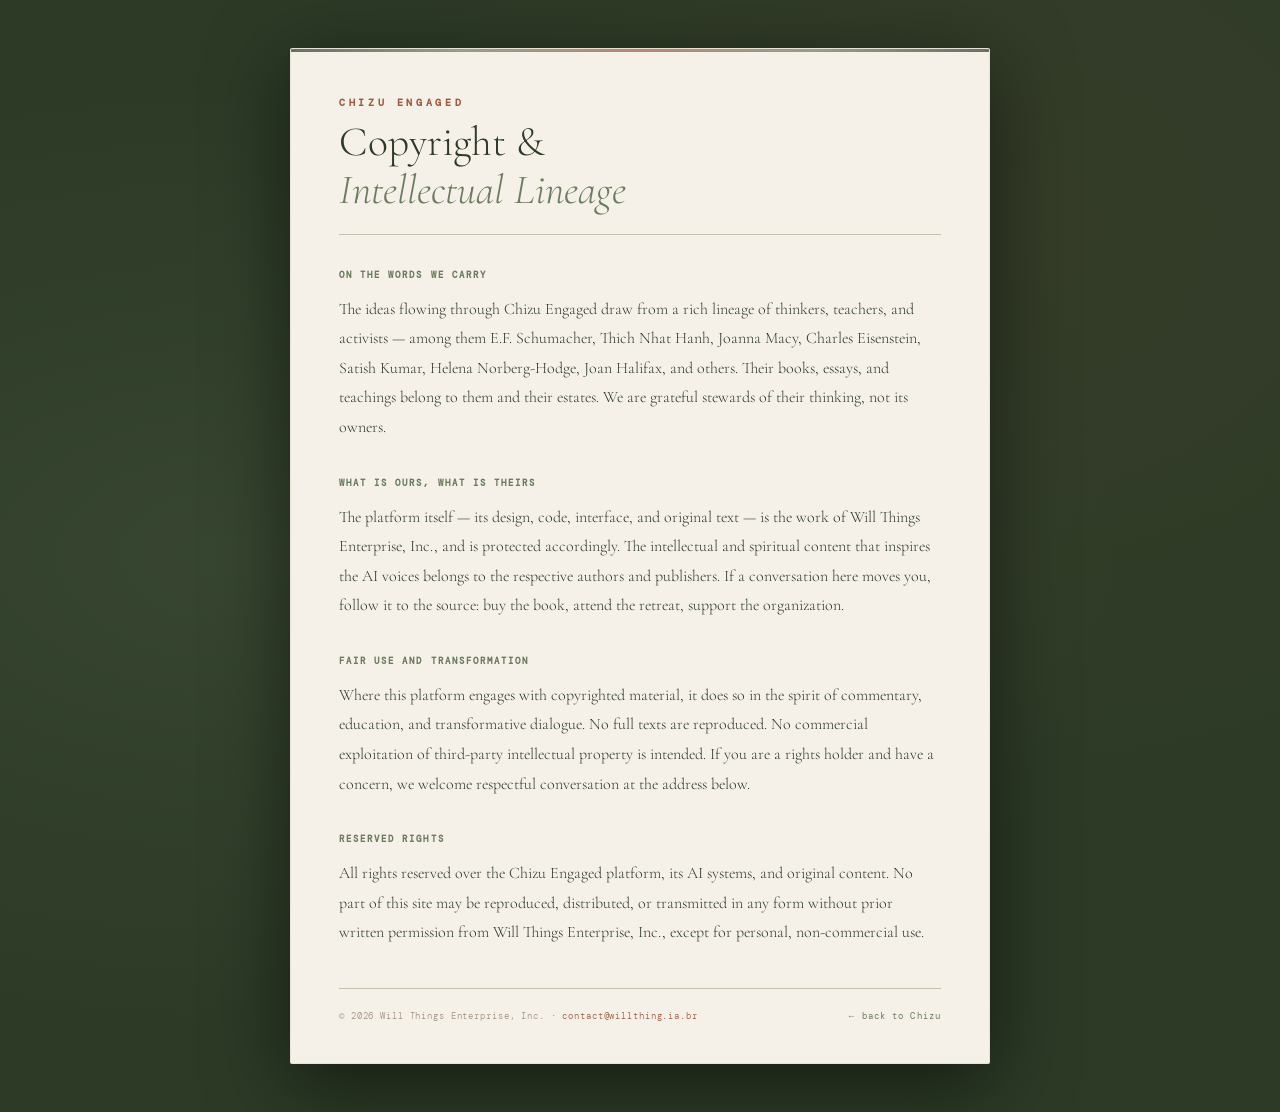
==== static/legal/copyright.html @ 012a733a "Questões legais" ====
<!DOCTYPE html>
<html lang="en">
<head>
    <meta charset="UTF-8">
    <meta name="viewport" content="width=device-width, initial-scale=1.0">
    <title>Copyright · Chizu Engaged</title>
    <link rel="stylesheet" href="/static/legal/legal.css">
</head>
<body>
    <div class="legal-wrap">
        <h1>Chizu Engaged</h1>
        <div class="page-title">Copyright &<br><em>Intellectual Lineage</em></div>

        <h2>On the Words We Carry</h2>
        <p>The ideas flowing through Chizu Engaged draw from a rich lineage of thinkers, teachers, and activists — among them E.F. Schumacher, Thich Nhat Hanh, Joanna Macy, Charles Eisenstein, Satish Kumar, Helena Norberg-Hodge, Joan Halifax, and others. Their books, essays, and teachings belong to them and their estates. We are grateful stewards of their thinking, not its owners.</p>

        <h2>What Is Ours, What Is Theirs</h2>
        <p>The platform itself — its design, code, interface, and original text — is the work of Will Things Enterprise, Inc., and is protected accordingly. The intellectual and spiritual content that inspires the AI voices belongs to the respective authors and publishers. If a conversation here moves you, follow it to the source: buy the book, attend the retreat, support the organization.</p>

        <h2>Fair Use and Transformation</h2>
        <p>Where this platform engages with copyrighted material, it does so in the spirit of commentary, education, and transformative dialogue. No full texts are reproduced. No commercial exploitation of third-party intellectual property is intended. If you are a rights holder and have a concern, we welcome respectful conversation at the address below.</p>

        <h2>Reserved Rights</h2>
        <p>All rights reserved over the Chizu Engaged platform, its AI systems, and original content. No part of this site may be reproduced, distributed, or transmitted in any form without prior written permission from Will Things Enterprise, Inc., except for personal, non-commercial use.</p>

        <div class="legal-footer">
            <p>© 2026 Will Things Enterprise, Inc. · <a href="mailto:contact@willthing.ia.br">contact@willthing.ia.br</a></p>
            <a class="back" href="/">← back to Chizu</a>
        </div>
    </div>
</body>
</html>
---- static/legal/legal.css ----
@import url('https://fonts.googleapis.com/css2?family=Cormorant+Garamond:ital,wght@0,300;0,400;0,600;1,300;1,400&family=DM+Mono:ital,wght@0,300;0,400;1,300&display=swap');

:root {
    --ink:        #2c3a26;
    --paper:      #f5f0e8;
    --mist:       #c8bfae;
    --sage:       #6b7c5e;
    --sage-dark:  #2c3a26;
    --rust:       #9c5a3c;
    --beige-mid:  #ede8de;
    --beige-soft: #f0ebe3;
    --white:      #ffffff;
    --font-serif: 'Cormorant Garamond', Georgia, serif;
    --font-mono:  'DM Mono', 'Courier New', monospace;
}

*, *::before, *::after { box-sizing: border-box; margin: 0; padding: 0; }

body {
    background-color: var(--sage-dark);
    background-image:
        radial-gradient(ellipse at 20% 50%, rgba(107,124,94,0.18) 0%, transparent 60%),
        radial-gradient(ellipse at 80% 20%, rgba(156,90,60,0.08) 0%, transparent 50%);
    font-family: var(--font-serif);
    color: var(--ink);
    min-height: 100vh;
    padding: 3rem 2rem;
    line-height: 1.8;
}

.legal-wrap {
    position: relative;
    max-width: 700px;
    margin: 0 auto;
    background: var(--paper);
    border: 0.5px solid rgba(200,191,174,0.3);
    border-radius: 2px;
    box-shadow:
        0 0 0 1px rgba(44,58,38,0.08),
        0 20px 80px rgba(0,0,0,0.5),
        inset 0 1px 0 rgba(255,255,255,0.6);
    overflow: hidden;
    padding: 2.8rem 3rem 2.4rem;
}

.legal-wrap::before {
    content: '';
    position: absolute;
    top: 0; left: 0; right: 0;
    height: 3px;
    background: linear-gradient(90deg, var(--sage-dark), var(--sage), var(--rust), var(--sage), var(--sage-dark));
    opacity: 0.7;
}

h1 {
    font-family: var(--font-mono);
    font-size: 0.65rem;
    letter-spacing: 0.35em;
    color: var(--rust);
    text-transform: uppercase;
    margin-bottom: 0.4rem;
}

h1 + h2 {
    margin-top: 0 !important;
}

.page-title {
    font-family: var(--font-serif);
    font-size: clamp(1.8rem, 4vw, 2.6rem);
    font-weight: 300;
    line-height: 1.15;
    color: var(--ink);
    margin-bottom: 1.8rem;
    padding-bottom: 1.2rem;
    border-bottom: 0.5px solid var(--mist);
}

.page-title em {
    font-style: italic;
    color: var(--sage);
}

h2 {
    font-family: var(--font-mono);
    font-size: 0.58rem;
    color: var(--sage);
    letter-spacing: 0.22em;
    text-transform: uppercase;
    margin-top: 2rem;
    margin-bottom: 0.7rem;
}

p {
    font-family: var(--font-serif);
    font-size: 1rem;
    color: var(--ink);
    margin-bottom: 1rem;
    line-height: 1.85;
    font-weight: 300;
}

a {
    color: var(--rust);
    text-decoration: none;
    transition: color 0.2s;
}
a:hover {
    color: var(--ink);
    text-decoration: underline;
}

.legal-footer {
    margin-top: 2.5rem;
    padding-top: 1.2rem;
    border-top: 0.5px solid var(--mist);
    display: flex;
    align-items: center;
    justify-content: space-between;
    flex-wrap: wrap;
    gap: 0.5rem;
}

.legal-footer p {
    font-family: var(--font-mono);
    font-size: 0.55rem;
    letter-spacing: 0.1em;
    color: #a09080;
    margin: 0;
}

.back {
    display: inline-block;
    font-family: var(--font-mono);
    font-size: 0.58rem;
    letter-spacing: 0.12em;
    color: var(--sage);
    transition: color 0.2s;
}
.back:hover {
    color: var(--ink);
    text-decoration: none;
}

@media (max-width: 600px) {
    body { padding: 1.5rem 1rem; }
    .legal-wrap { padding: 1.8rem 1.4rem; }
    .legal-footer { flex-direction: column; align-items: flex-start; }
}
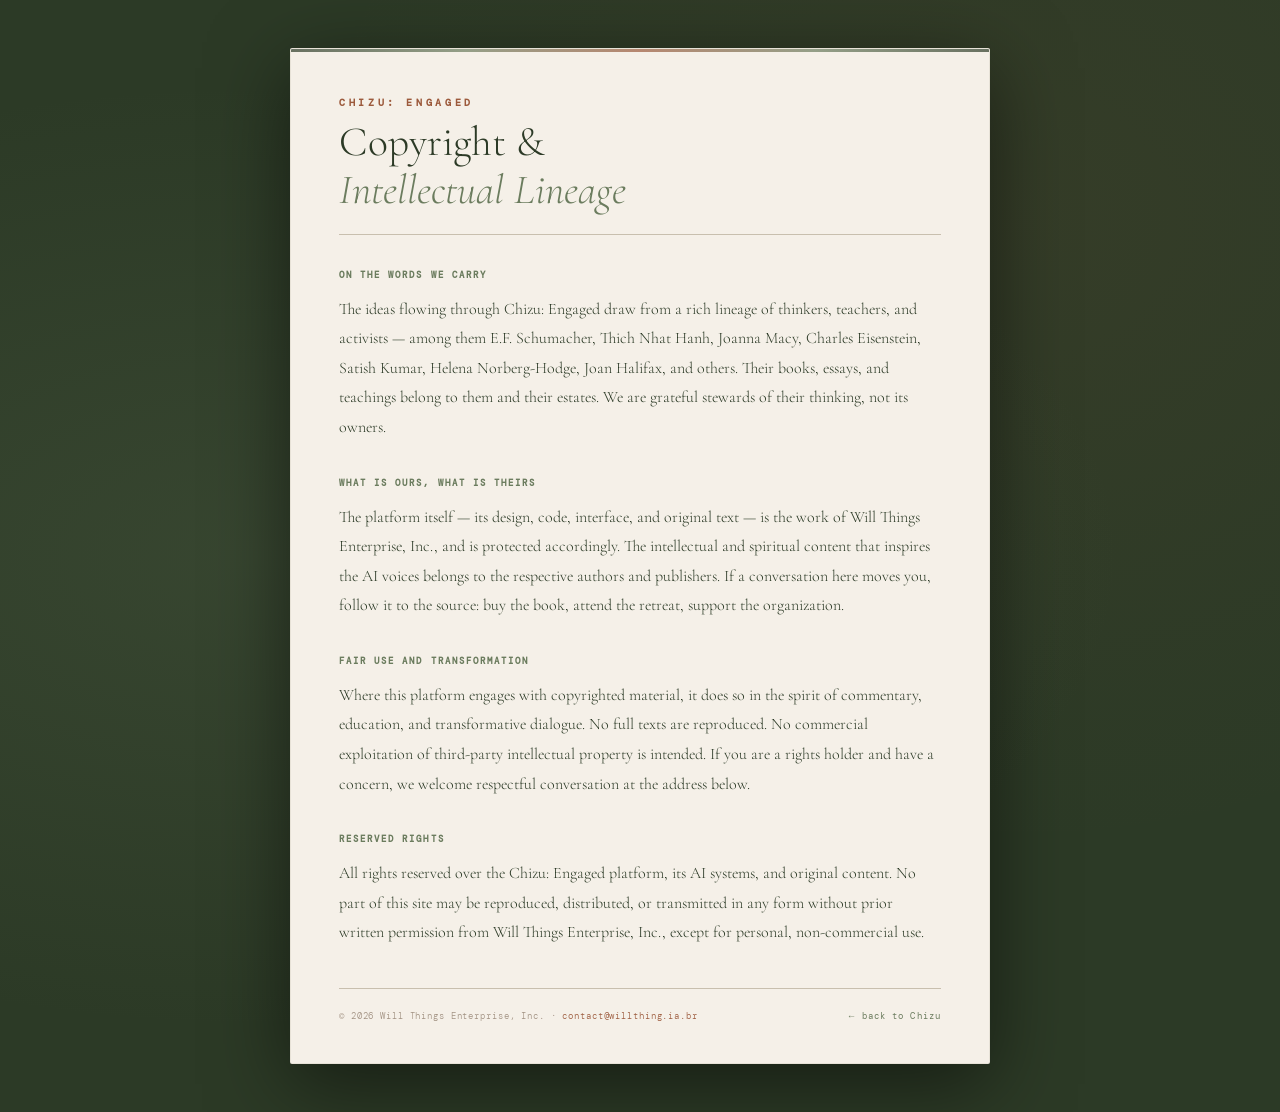
==== commit 38dbcf20: "Otimizações de memória e remoção de código morto - Reduzido WAITING_JS no backend - Removidos método" ====
--- a/static/legal/copyright.html
+++ b/static/legal/copyright.html
@@ -3,16 +3,16 @@
 <head>
     <meta charset="UTF-8">
     <meta name="viewport" content="width=device-width, initial-scale=1.0">
-    <title>Copyright · Chizu Engaged</title>
+    <title>Copyright · Chizu: Engaged</title>
     <link rel="stylesheet" href="/static/legal/legal.css">
 </head>
 <body>
     <div class="legal-wrap">
-        <h1>Chizu Engaged</h1>
+        <h1>Chizu: Engaged</h1>
         <div class="page-title">Copyright &<br><em>Intellectual Lineage</em></div>
 
         <h2>On the Words We Carry</h2>
-        <p>The ideas flowing through Chizu Engaged draw from a rich lineage of thinkers, teachers, and activists — among them E.F. Schumacher, Thich Nhat Hanh, Joanna Macy, Charles Eisenstein, Satish Kumar, Helena Norberg-Hodge, Joan Halifax, and others. Their books, essays, and teachings belong to them and their estates. We are grateful stewards of their thinking, not its owners.</p>
+        <p>The ideas flowing through Chizu: Engaged draw from a rich lineage of thinkers, teachers, and activists — among them E.F. Schumacher, Thich Nhat Hanh, Joanna Macy, Charles Eisenstein, Satish Kumar, Helena Norberg-Hodge, Joan Halifax, and others. Their books, essays, and teachings belong to them and their estates. We are grateful stewards of their thinking, not its owners.</p>
 
         <h2>What Is Ours, What Is Theirs</h2>
         <p>The platform itself — its design, code, interface, and original text — is the work of Will Things Enterprise, Inc., and is protected accordingly. The intellectual and spiritual content that inspires the AI voices belongs to the respective authors and publishers. If a conversation here moves you, follow it to the source: buy the book, attend the retreat, support the organization.</p>
@@ -21,7 +21,7 @@
         <p>Where this platform engages with copyrighted material, it does so in the spirit of commentary, education, and transformative dialogue. No full texts are reproduced. No commercial exploitation of third-party intellectual property is intended. If you are a rights holder and have a concern, we welcome respectful conversation at the address below.</p>
 
         <h2>Reserved Rights</h2>
-        <p>All rights reserved over the Chizu Engaged platform, its AI systems, and original content. No part of this site may be reproduced, distributed, or transmitted in any form without prior written permission from Will Things Enterprise, Inc., except for personal, non-commercial use.</p>
+        <p>All rights reserved over the Chizu: Engaged platform, its AI systems, and original content. No part of this site may be reproduced, distributed, or transmitted in any form without prior written permission from Will Things Enterprise, Inc., except for personal, non-commercial use.</p>
 
         <div class="legal-footer">
             <p>© 2026 Will Things Enterprise, Inc. · <a href="mailto:contact@willthing.ia.br">contact@willthing.ia.br</a></p>
